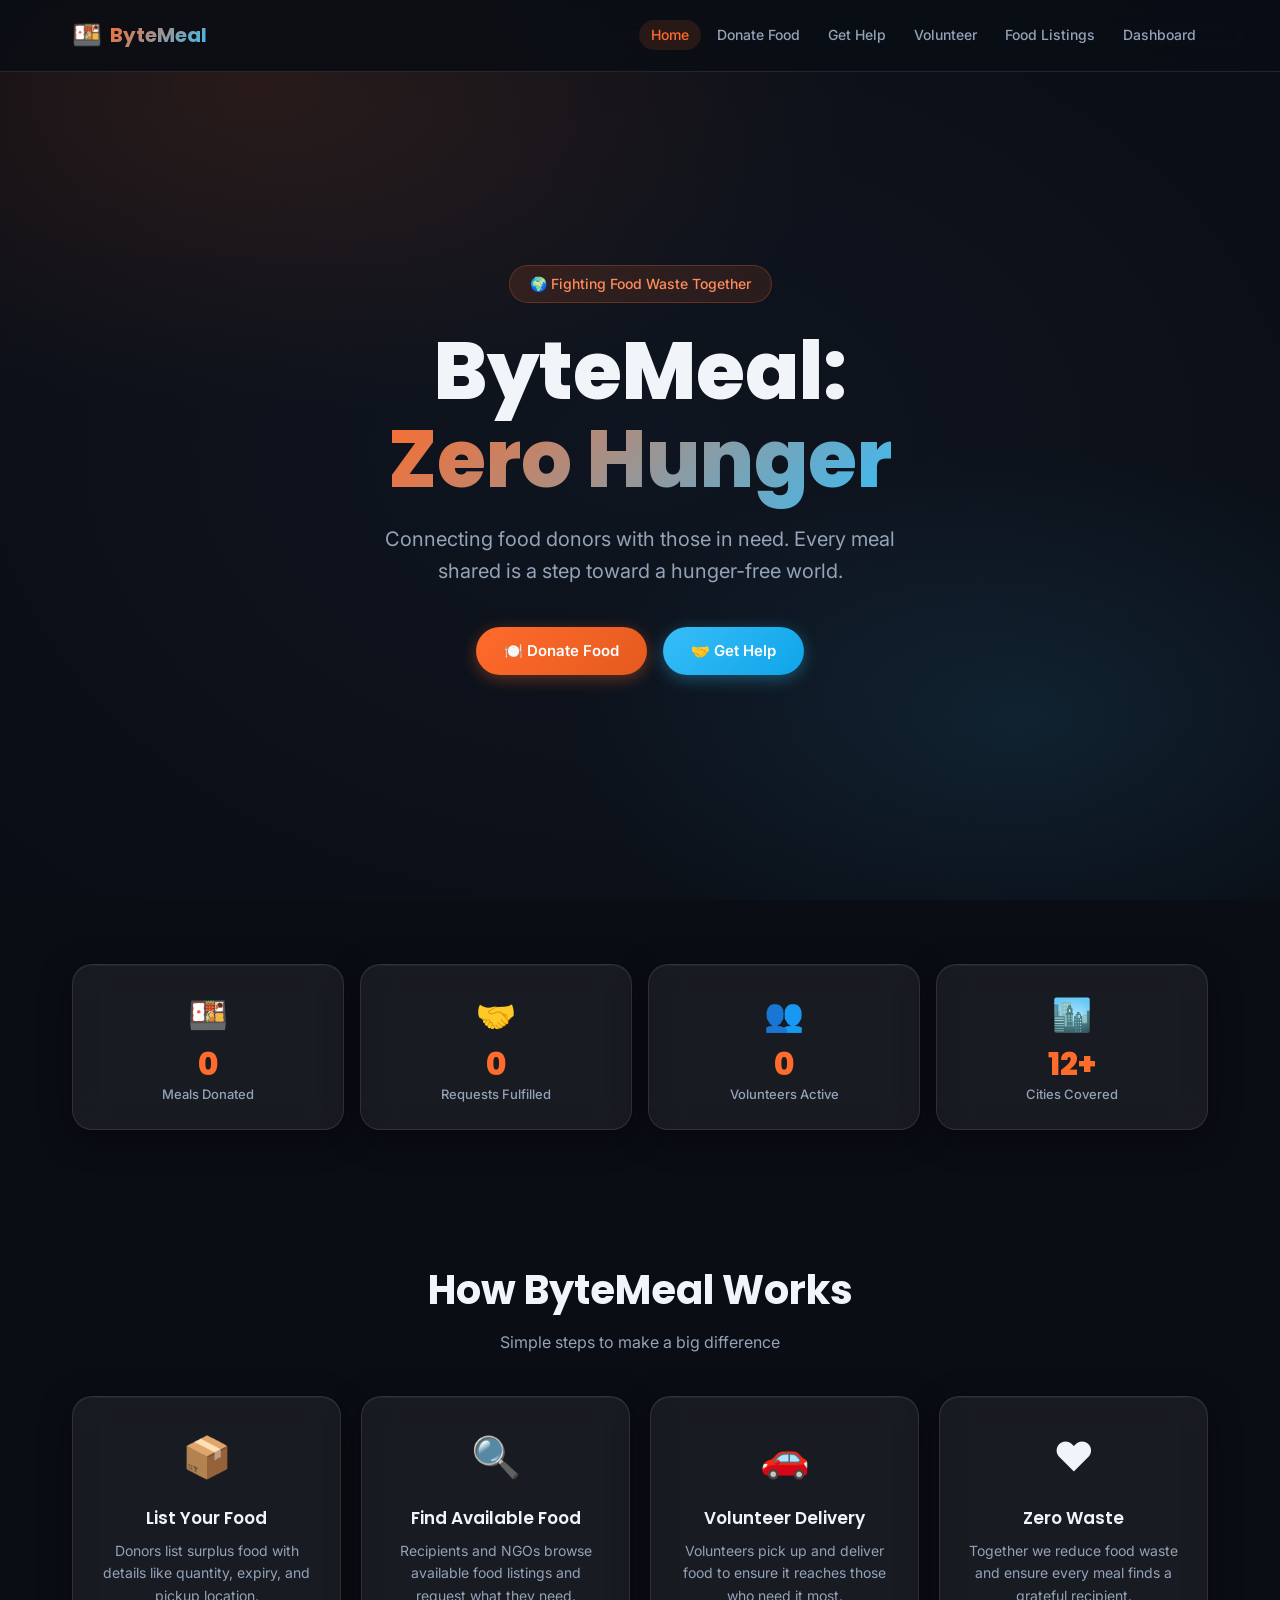
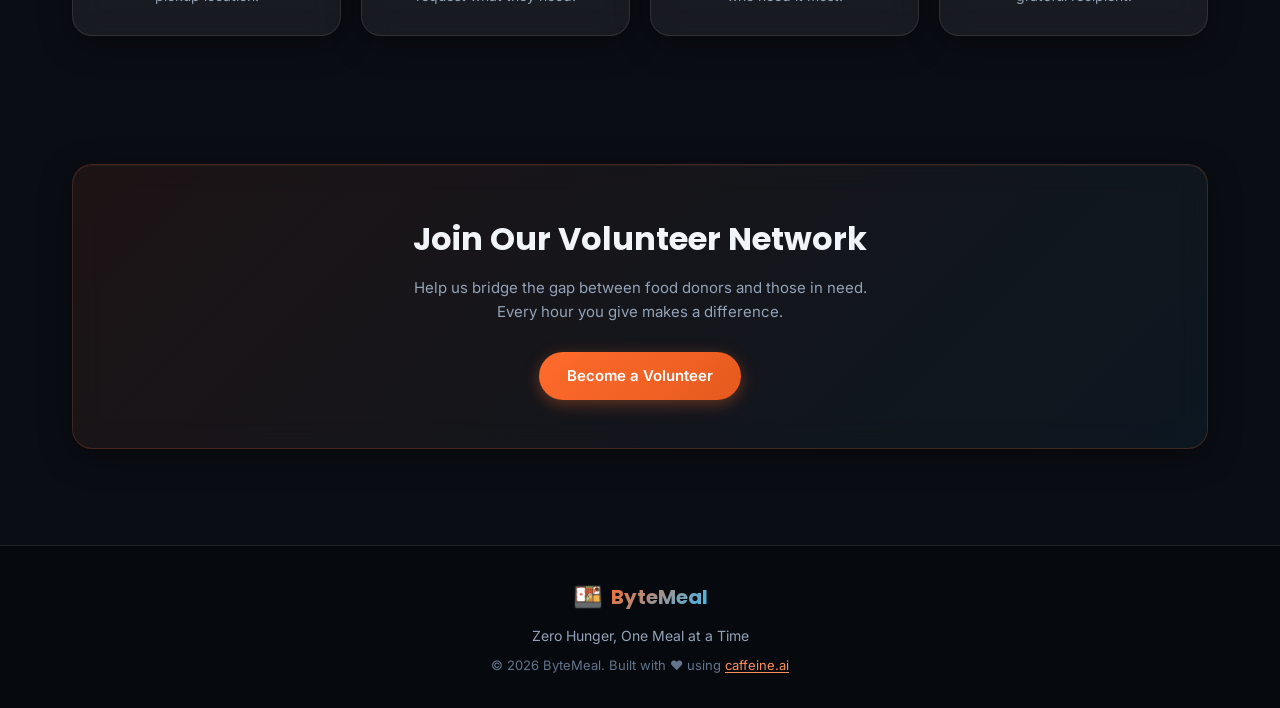
==== frontend/standalone/index.html @ 8b86703d "#5: Add requirement: NGO registration and post-collection notifications # Motivation User requested " ====
<!DOCTYPE html>
<html lang="en">
<head>
  <meta charset="UTF-8" />
  <meta name="viewport" content="width=device-width, initial-scale=1.0" />
  <title>ByteMeal – Zero Hunger</title>
  <link rel="stylesheet" href="styles.css" />
</head>
<body>
  <!-- Navigation -->
  <nav class="nav-glass">
    <div class="nav-container">
      <a href="index.html" class="nav-logo">
        <span class="logo-icon">🍱</span>
        <span class="logo-text">ByteMeal</span>
      </a>
      <ul class="nav-links" id="navLinks">
        <li><a href="index.html" class="nav-link active">Home</a></li>
        <li><a href="donor-form.html" class="nav-link">Donate Food</a></li>
        <li><a href="assistance-form.html" class="nav-link">Get Help</a></li>
        <li><a href="volunteer-form.html" class="nav-link">Volunteer</a></li>
        <li><a href="food-listings.html" class="nav-link">Food Listings</a></li>
        <li><a href="dashboard.html" class="nav-link">Dashboard</a></li>
      </ul>
      <button class="hamburger" id="hamburger" onclick="toggleMobileNav()" aria-label="Toggle menu">
        <span></span><span></span><span></span>
      </button>
    </div>
  </nav>

  <!-- Background -->
  <div class="bg-overlay"></div>

  <!-- Main Content -->
  <main>
    <!-- Hero Section -->
    <section class="hero-section">
      <div class="hero-content">
        <div class="hero-badge">🌍 Fighting Food Waste Together</div>
        <h1 class="hero-title">
          ByteMeal:<br />
          <span class="gradient-text">Zero Hunger</span>
        </h1>
        <p class="hero-subtitle">
          Connecting food donors with those in need. Every meal shared is a step toward a hunger-free world.
        </p>
        <div class="hero-buttons">
          <a href="donor-form.html" class="btn-orange">
            🍽️ Donate Food
          </a>
          <a href="assistance-form.html" class="btn-blue">
            🤝 Get Help
          </a>
        </div>
      </div>
    </section>

    <!-- Stats Section -->
    <section class="stats-section">
      <div class="container">
        <div class="stats-grid">
          <div class="glass-card stat-card">
            <div class="stat-icon">🍱</div>
            <div class="stat-number" id="statDonations">0</div>
            <div class="stat-label">Meals Donated</div>
          </div>
          <div class="glass-card stat-card">
            <div class="stat-icon">🤝</div>
            <div class="stat-number" id="statRequests">0</div>
            <div class="stat-label">Requests Fulfilled</div>
          </div>
          <div class="glass-card stat-card">
            <div class="stat-icon">👥</div>
            <div class="stat-number" id="statVolunteers">0</div>
            <div class="stat-label">Volunteers Active</div>
          </div>
          <div class="glass-card stat-card">
            <div class="stat-icon">🏙️</div>
            <div class="stat-number">12+</div>
            <div class="stat-label">Cities Covered</div>
          </div>
        </div>
      </div>
    </section>

    <!-- Features Section -->
    <section class="features-section">
      <div class="container">
        <h2 class="section-title">How ByteMeal Works</h2>
        <p class="section-subtitle">Simple steps to make a big difference</p>
        <div class="features-grid">
          <div class="glass-card feature-card">
            <div class="feature-icon">📦</div>
            <h3 class="feature-title">List Your Food</h3>
            <p class="feature-desc">Donors list surplus food with details like quantity, expiry, and pickup location.</p>
          </div>
          <div class="glass-card feature-card">
            <div class="feature-icon">🔍</div>
            <h3 class="feature-title">Find Available Food</h3>
            <p class="feature-desc">Recipients and NGOs browse available food listings and request what they need.</p>
          </div>
          <div class="glass-card feature-card">
            <div class="feature-icon">🚗</div>
            <h3 class="feature-title">Volunteer Delivery</h3>
            <p class="feature-desc">Volunteers pick up and deliver food to ensure it reaches those who need it most.</p>
          </div>
          <div class="glass-card feature-card">
            <div class="feature-icon">❤️</div>
            <h3 class="feature-title">Zero Waste</h3>
            <p class="feature-desc">Together we reduce food waste and ensure every meal finds a grateful recipient.</p>
          </div>
        </div>
      </div>
    </section>

    <!-- Volunteer CTA -->
    <section class="cta-section">
      <div class="container">
        <div class="glass-card cta-card">
          <h2 class="cta-title">Join Our Volunteer Network</h2>
          <p class="cta-desc">Help us bridge the gap between food donors and those in need. Every hour you give makes a difference.</p>
          <a href="volunteer-form.html" class="btn-orange">Become a Volunteer</a>
        </div>
      </div>
    </section>
  </main>

  <!-- Footer -->
  <footer class="footer">
    <div class="container">
      <div class="footer-content">
        <div class="footer-brand">
          <span class="logo-icon">🍱</span>
          <span class="logo-text">ByteMeal</span>
        </div>
        <p class="footer-tagline">Zero Hunger, One Meal at a Time</p>
        <p class="footer-copy">
          &copy; <span id="footerYear"></span> ByteMeal. Built with ❤️ using
          <a href="https://caffeine.ai/?utm_source=Caffeine-footer&utm_medium=referral&utm_content=bytemeal-standalone" target="_blank" rel="noopener" class="footer-link">caffeine.ai</a>
        </p>
      </div>
    </div>
  </footer>

  <!-- Toast Container -->
  <div id="toastContainer" class="toast-container"></div>

  <script src="script.js"></script>
  <script>
    document.getElementById('footerYear').textContent = new Date().getFullYear();

    // Load stats from localStorage
    window.addEventListener('DOMContentLoaded', function () {
      var stats = getStats();
      document.getElementById('statDonations').textContent = stats.donations;
      document.getElementById('statRequests').textContent = stats.assistanceRequests;
      document.getElementById('statVolunteers').textContent = stats.volunteers;
    });
  </script>
</body>
</html>
---- frontend/standalone/styles.css ----
/* ============================================================
   ByteMeal – Standalone Design System
   Glassmorphism + Dark Food Theme
   ============================================================ */

/* Google Fonts */
@import url('https://fonts.googleapis.com/css2?family=Inter:wght@300;400;500;600;700;800;900&family=Poppins:wght@600;700;800&display=swap');

/* ============================================================
   CSS Custom Properties
   ============================================================ */
:root {
  --orange: #FF6B2B;
  --orange-light: #FF8C5A;
  --orange-dark: #E55A1F;
  --sky: #38BDF8;
  --sky-light: #7DD3FC;
  --sky-dark: #0EA5E9;

  --bg-dark: #0a0d14;
  --bg-card: rgba(255, 255, 255, 0.06);
  --bg-card-hover: rgba(255, 255, 255, 0.10);
  --bg-input: rgba(255, 255, 255, 0.08);
  --bg-nav: rgba(10, 13, 20, 0.85);

  --text-primary: #f1f5f9;
  --text-secondary: #94a3b8;
  --text-muted: #64748b;

  --border: rgba(255, 255, 255, 0.10);
  --border-focus: rgba(255, 107, 43, 0.6);

  --shadow-card: 0 8px 32px rgba(0, 0, 0, 0.4), 0 1px 0 rgba(255,255,255,0.05) inset;
  --shadow-btn: 0 4px 16px rgba(255, 107, 43, 0.35);
  --shadow-btn-sky: 0 4px 16px rgba(56, 189, 248, 0.35);

  --radius-sm: 8px;
  --radius-md: 12px;
  --radius-lg: 20px;
  --radius-xl: 28px;
  --radius-full: 9999px;

  --font-body: 'Inter', system-ui, sans-serif;
  --font-heading: 'Poppins', 'Inter', sans-serif;

  --nav-height: 72px;
  --transition: 0.2s ease;
}

/* ============================================================
   Reset & Base
   ============================================================ */
*, *::before, *::after {
  box-sizing: border-box;
  margin: 0;
  padding: 0;
}

html {
  scroll-behavior: smooth;
}

body {
  font-family: var(--font-body);
  background-color: var(--bg-dark);
  color: var(--text-primary);
  min-height: 100vh;
  line-height: 1.6;
  overflow-x: hidden;
}

a {
  color: inherit;
  text-decoration: none;
}

ul {
  list-style: none;
}

img {
  max-width: 100%;
  display: block;
}

/* ============================================================
   Background
   ============================================================ */
.bg-overlay {
  position: fixed;
  inset: 0;
  z-index: -1;
  background:
    radial-gradient(ellipse 80% 60% at 20% 10%, rgba(255, 107, 43, 0.12) 0%, transparent 60%),
    radial-gradient(ellipse 60% 50% at 80% 80%, rgba(56, 189, 248, 0.10) 0%, transparent 60%),
    radial-gradient(ellipse 100% 100% at 50% 50%, #0f1520 0%, #070a10 100%);
}

/* ============================================================
   Container
   ============================================================ */
.container {
  width: 100%;
  max-width: 1200px;
  margin: 0 auto;
  padding: 0 1rem;
}

@media (min-width: 768px) {
  .container {
    padding: 0 2rem;
  }
}

/* ============================================================
   Navigation
   ============================================================ */
.nav-glass {
  position: fixed;
  top: 0;
  left: 0;
  right: 0;
  z-index: 100;
  height: var(--nav-height);
  background: var(--bg-nav);
  backdrop-filter: blur(20px);
  -webkit-backdrop-filter: blur(20px);
  border-bottom: 1px solid var(--border);
}

.nav-container {
  max-width: 1200px;
  margin: 0 auto;
  padding: 0 1rem;
  height: 100%;
  display: flex;
  align-items: center;
  justify-content: space-between;
  gap: 1rem;
}

@media (min-width: 768px) {
  .nav-container {
    padding: 0 2rem;
  }
}

.nav-logo {
  display: flex;
  align-items: center;
  gap: 0.5rem;
  flex-shrink: 0;
}

.logo-icon {
  font-size: 1.5rem;
}

.logo-text {
  font-family: var(--font-heading);
  font-size: 1.25rem;
  font-weight: 700;
  background: linear-gradient(135deg, var(--orange), var(--sky));
  -webkit-background-clip: text;
  -webkit-text-fill-color: transparent;
  background-clip: text;
}

.nav-links {
  display: none;
  align-items: center;
  gap: 0.25rem;
}

@media (min-width: 1024px) {
  .nav-links {
    display: flex;
  }
}

.nav-link {
  padding: 0.4rem 0.75rem;
  border-radius: var(--radius-full);
  font-size: 0.875rem;
  font-weight: 500;
  color: var(--text-secondary);
  transition: color var(--transition), background var(--transition);
  white-space: nowrap;
}

.nav-link:hover {
  color: var(--text-primary);
  background: rgba(255, 255, 255, 0.07);
}

.nav-link.active {
  color: var(--orange);
  background: rgba(255, 107, 43, 0.12);
}

/* Hamburger */
.hamburger {
  display: flex;
  flex-direction: column;
  justify-content: center;
  gap: 5px;
  width: 36px;
  height: 36px;
  background: none;
  border: none;
  cursor: pointer;
  padding: 4px;
  border-radius: var(--radius-sm);
  transition: background var(--transition);
}

.hamburger:hover {
  background: rgba(255, 255, 255, 0.07);
}

.hamburger span {
  display: block;
  width: 100%;
  height: 2px;
  background: var(--text-primary);
  border-radius: 2px;
  transition: transform var(--transition), opacity var(--transition);
}

@media (min-width: 1024px) {
  .hamburger {
    display: none;
  }
}

/* Mobile Nav */
.nav-links.open {
  display: flex;
  flex-direction: column;
  position: absolute;
  top: var(--nav-height);
  left: 0;
  right: 0;
  background: var(--bg-nav);
  backdrop-filter: blur(20px);
  -webkit-backdrop-filter: blur(20px);
  border-bottom: 1px solid var(--border);
  padding: 1rem;
  gap: 0.25rem;
}

.nav-links.open .nav-link {
  padding: 0.6rem 1rem;
  border-radius: var(--radius-sm);
}

/* ============================================================
   Glass Card
   ============================================================ */
.glass-card {
  background: var(--bg-card);
  backdrop-filter: blur(16px);
  -webkit-backdrop-filter: blur(16px);
  border: 1px solid var(--border);
  border-radius: var(--radius-lg);
  box-shadow: var(--shadow-card);
  transition: background var(--transition), transform var(--transition);
}

.glass-card:hover {
  background: var(--bg-card-hover);
}

/* ============================================================
   Buttons
   ============================================================ */
.btn-orange,
.btn-blue {
  display: inline-flex;
  align-items: center;
  justify-content: center;
  gap: 0.5rem;
  padding: 0.75rem 1.75rem;
  border-radius: var(--radius-full);
  font-family: var(--font-body);
  font-size: 0.9375rem;
  font-weight: 600;
  cursor: pointer;
  border: none;
  transition: transform var(--transition), box-shadow var(--transition), opacity var(--transition);
  white-space: nowrap;
  text-decoration: none;
}

.btn-orange {
  background: linear-gradient(135deg, var(--orange), var(--orange-dark));
  color: #fff;
  box-shadow: var(--shadow-btn);
}

.btn-orange:hover {
  transform: translateY(-2px);
  box-shadow: 0 6px 24px rgba(255, 107, 43, 0.5);
}

.btn-orange:active {
  transform: translateY(0);
}

.btn-blue {
  background: linear-gradient(135deg, var(--sky), var(--sky-dark));
  color: #fff;
  box-shadow: var(--shadow-btn-sky);
}

.btn-blue:hover {
  transform: translateY(-2px);
  box-shadow: 0 6px 24px rgba(56, 189, 248, 0.5);
}

.btn-blue:active {
  transform: translateY(0);
}

.btn-full {
  width: 100%;
  padding: 0.875rem 1.75rem;
  font-size: 1rem;
  border-radius: var(--radius-md);
}

.btn-sm {
  padding: 0.4rem 1rem;
  font-size: 0.8125rem;
  border-radius: var(--radius-full);
}

.btn-disabled {
  background: rgba(255, 255, 255, 0.1);
  color: var(--text-muted);
  cursor: not-allowed;
  border: 1px solid var(--border);
  border-radius: var(--radius-full);
  font-size: 0.8125rem;
  padding: 0.4rem 1rem;
}

/* ============================================================
   Spinner
   ============================================================ */
.spinner {
  width: 18px;
  height: 18px;
  border: 2px solid rgba(255, 255, 255, 0.3);
  border-top-color: #fff;
  border-radius: 50%;
  animation: spin 0.7s linear infinite;
  display: inline-block;
}

.hidden {
  display: none !important;
}

@keyframes spin {
  to { transform: rotate(360deg); }
}

/* ============================================================
   Hero Section
   ============================================================ */
.hero-section {
  min-height: 100vh;
  display: flex;
  align-items: center;
  justify-content: center;
  padding: calc(var(--nav-height) + 2rem) 1rem 4rem;
  text-align: center;
}

.hero-content {
  max-width: 720px;
  margin: 0 auto;
}

.hero-badge {
  display: inline-flex;
  align-items: center;
  gap: 0.5rem;
  padding: 0.4rem 1.25rem;
  background: rgba(255, 107, 43, 0.12);
  border: 1px solid rgba(255, 107, 43, 0.25);
  border-radius: var(--radius-full);
  font-size: 0.875rem;
  font-weight: 500;
  color: var(--orange-light);
  margin-bottom: 1.5rem;
}

.hero-title {
  font-family: var(--font-heading);
  font-size: clamp(2.5rem, 7vw, 5rem);
  font-weight: 800;
  line-height: 1.1;
  margin-bottom: 1.25rem;
  color: var(--text-primary);
}

.gradient-text {
  background: linear-gradient(135deg, var(--orange), var(--sky));
  -webkit-background-clip: text;
  -webkit-text-fill-color: transparent;
  background-clip: text;
}

.hero-subtitle {
  font-size: clamp(1rem, 2.5vw, 1.25rem);
  color: var(--text-secondary);
  margin-bottom: 2.5rem;
  max-width: 560px;
  margin-left: auto;
  margin-right: auto;
}

.hero-buttons {
  display: flex;
  flex-wrap: wrap;
  gap: 1rem;
  justify-content: center;
}

/* ============================================================
   Stats Section
   ============================================================ */
.stats-section {
  padding: 4rem 0;
}

.stats-grid {
  display: grid;
  grid-template-columns: repeat(2, 1fr);
  gap: 1rem;
}

@media (min-width: 768px) {
  .stats-grid {
    grid-template-columns: repeat(4, 1fr);
  }
}

.stat-card {
  padding: 1.5rem 1rem;
  text-align: center;
}

.stat-icon {
  font-size: 2rem;
  margin-bottom: 0.5rem;
}

.stat-number {
  font-family: var(--font-heading);
  font-size: 2rem;
  font-weight: 800;
  color: var(--orange);
  line-height: 1;
  margin-bottom: 0.25rem;
}

.stat-label {
  font-size: 0.8125rem;
  color: var(--text-secondary);
  font-weight: 500;
}

/* ============================================================
   Features Section
   ============================================================ */
.features-section {
  padding: 4rem 0;
}

.section-title {
  font-family: var(--font-heading);
  font-size: clamp(1.75rem, 4vw, 2.5rem);
  font-weight: 700;
  text-align: center;
  margin-bottom: 0.5rem;
  color: var(--text-primary);
}

.section-subtitle {
  text-align: center;
  color: var(--text-secondary);
  margin-bottom: 2.5rem;
  font-size: 1rem;
}

.features-grid {
  display: grid;
  grid-template-columns: 1fr;
  gap: 1.25rem;
}

@media (min-width: 640px) {
  .features-grid {
    grid-template-columns: repeat(2, 1fr);
  }
}

@media (min-width: 1024px) {
  .features-grid {
    grid-template-columns: repeat(4, 1fr);
  }
}

.feature-card {
  padding: 1.75rem 1.5rem;
  text-align: center;
}

.feature-icon {
  font-size: 2.5rem;
  margin-bottom: 1rem;
}

.feature-title {
  font-family: var(--font-heading);
  font-size: 1.0625rem;
  font-weight: 600;
  margin-bottom: 0.5rem;
  color: var(--text-primary);
}

.feature-desc {
  font-size: 0.875rem;
  color: var(--text-secondary);
  line-height: 1.6;
}

/* ============================================================
   CTA Section
   ============================================================ */
.cta-section {
  padding: 4rem 0 6rem;
}

.cta-card {
  padding: 3rem 2rem;
  text-align: center;
  background: linear-gradient(135deg, rgba(255, 107, 43, 0.08), rgba(56, 189, 248, 0.06));
  border-color: rgba(255, 107, 43, 0.2);
}

.cta-title {
  font-family: var(--font-heading);
  font-size: clamp(1.5rem, 3vw, 2rem);
  font-weight: 700;
  margin-bottom: 0.75rem;
  color: var(--text-primary);
}

.cta-desc {
  color: var(--text-secondary);
  margin-bottom: 1.75rem;
  max-width: 480px;
  margin-left: auto;
  margin-right: auto;
  font-size: 0.9375rem;
}

/* ============================================================
   Form Pages
   ============================================================ */
.form-main {
  padding: calc(var(--nav-height) + 2rem) 0 4rem;
}

.form-wrapper {
  max-width: 640px;
  margin: 0 auto;
}

.form-card {
  padding: 2rem 1.5rem;
}

@media (min-width: 640px) {
  .form-card {
    padding: 2.5rem 2.5rem;
  }
}

.form-header {
  text-align: center;
  margin-bottom: 2rem;
}

.form-icon {
  font-size: 3rem;
  margin-bottom: 0.75rem;
}

.form-title {
  font-family: var(--font-heading);
  font-size: 1.75rem;
  font-weight: 700;
  margin-bottom: 0.5rem;
  color: var(--text-primary);
}

.form-subtitle {
  color: var(--text-secondary);
  font-size: 0.9375rem;
}

.form-group {
  margin-bottom: 1.25rem;
}

.form-row {
  display: grid;
  grid-template-columns: 1fr;
  gap: 1.25rem;
}

@media (min-width: 480px) {
  .form-row {
    grid-template-columns: 1fr 1fr;
  }
}

.form-label {
  display: block;
  font-size: 0.875rem;
  font-weight: 600;
  color: var(--text-primary);
  margin-bottom: 0.4rem;
}

.form-input {
  width: 100%;
  padding: 0.7rem 1rem;
  background: var(--bg-input);
  border: 1px solid var(--border);
  border-radius: var(--radius-sm);
  color: var(--text-primary);
  font-family: var(--font-body);
  font-size: 0.9375rem;
  transition: border-color var(--transition), background var(--transition);
  outline: none;
  -webkit-appearance: none;
  appearance: none;
}

.form-input::placeholder {
  color: var(--text-muted);
}

.form-input:focus {
  border-color: var(--border-focus);
  background: rgba(255, 255, 255, 0.10);
}

.form-input:focus-visible {
  outline: 2px solid rgba(255, 107, 43, 0.4);
  outline-offset: 2px;
}

.form-select {
  cursor: pointer;
  background-image: url("data:image/svg+xml,%3Csvg xmlns='http://www.w3.org/2000/svg' width='12' height='12' viewBox='0 0 12 12'%3E%3Cpath fill='%2394a3b8' d='M6 8L1 3h10z'/%3E%3C/svg%3E");
  background-repeat: no-repeat;
  background-position: right 0.75rem center;
  padding-right: 2.5rem;
}

.form-select option {
  background: #1e293b;
  color: var(--text-primary);
}

.form-textarea {
  resize: vertical;
  min-height: 80px;
}

.field-error {
  display: block;
  font-size: 0.8125rem;
  color: #f87171;
  margin-top: 0.3rem;
  min-height: 1.2em;
}

/* ============================================================
   Food Listings Page
   ============================================================ */
.listings-main {
  padding: calc(var(--nav-height) + 2rem) 0 4rem;
}

.page-header {
  text-align: center;
  margin-bottom: 2rem;
}

.page-title {
  font-family: var(--font-heading);
  font-size: clamp(1.75rem, 4vw, 2.5rem);
  font-weight: 700;
  color: var(--text-primary);
  margin-bottom: 0.5rem;
}

.page-subtitle {
  color: var(--text-secondary);
  font-size: 1rem;
}

.filter-bar {
  padding: 1rem 1.25rem;
  margin-bottom: 1.5rem;
}

.filter-row {
  display: flex;
  flex-wrap: wrap;
  gap: 0.75rem;
  align-items: center;
}

.search-wrapper {
  position: relative;
  flex: 1;
  min-width: 200px;
}

.search-icon {
  position: absolute;
  left: 0.75rem;
  top: 50%;
  transform: translateY(-50%);
  font-size: 0.875rem;
  pointer-events: none;
}

.search-input {
  padding-left: 2.25rem;
}

.filter-select {
  width: auto;
  min-width: 140px;
}

.listings-count {
  margin-bottom: 1.25rem;
}

.count-badge {
  display: inline-flex;
  align-items: center;
  padding: 0.3rem 0.875rem;
  background: rgba(255, 107, 43, 0.12);
  border: 1px solid rgba(255, 107, 43, 0.2);
  border-radius: var(--radius-full);
  font-size: 0.8125rem;
  font-weight: 600;
  color: var(--orange-light);
}

.listings-grid {
  display: grid;
  grid-template-columns: 1fr;
  gap: 1.25rem;
}

@media (min-width: 640px) {
  .listings-grid {
    grid-template-columns: repeat(2, 1fr);
  }
}

@media (min-width: 1024px) {
  .listings-grid {
    grid-template-columns: repeat(3, 1fr);
  }
}

.listing-card {
  padding: 1.25rem;
  display: flex;
  flex-direction: column;
  gap: 0.75rem;
}

.listing-card-header {
  display: flex;
  align-items: flex-start;
  justify-content: space-between;
  gap: 0.5rem;
}

.listing-food-icon {
  font-size: 2rem;
}

.listing-badges {
  display: flex;
  flex-wrap: wrap;
  gap: 0.375rem;
  justify-content: flex-end;
}

.listing-title {
  font-family: var(--font-heading);
  font-size: 1.125rem;
  font-weight: 600;
  color: var(--text-primary);
}

.listing-details {
  display: flex;
  flex-direction: column;
  gap: 0.375rem;
}

.listing-detail {
  display: flex;
  align-items: center;
  gap: 0.5rem;
  font-size: 0.8125rem;
  color: var(--text-secondary);
}

.detail-icon {
  font-size: 0.875rem;
  flex-shrink: 0;
}

.listing-notes {
  font-size: 0.8125rem;
  color: var(--text-muted);
  font-style: italic;
  border-top: 1px solid var(--border);
  padding-top: 0.5rem;
}

.listing-footer {
  display: flex;
  align-items: center;
  justify-content: space-between;
  margin-top: auto;
  padding-top: 0.5rem;
  border-top: 1px solid var(--border);
}

.listing-date {
  font-size: 0.75rem;
  color: var(--text-muted);
}

/* Badges */
.badge {
  display: inline-flex;
  align-items: center;
  padding: 0.2rem 0.625rem;
  border-radius: var(--radius-full);
  font-size: 0.75rem;
  font-weight: 600;
  white-space: nowrap;
}

.badge-available {
  background: rgba(52, 211, 153, 0.15);
  color: #34d399;
  border: 1px solid rgba(52, 211, 153, 0.25);
}

.badge-claimed {
  background: rgba(148, 163, 184, 0.15);
  color: #94a3b8;
  border: 1px solid rgba(148, 163, 184, 0.2);
}

.badge-fresh {
  background: rgba(52, 211, 153, 0.12);
  color: #6ee7b7;
  border: 1px solid rgba(52, 211, 153, 0.2);
}

.badge-soon {
  background: rgba(251, 191, 36, 0.12);
  color: #fbbf24;
  border: 1px solid rgba(251, 191, 36, 0.2);
}

.badge-urgent {
  background: rgba(251, 146, 60, 0.15);
  color: #fb923c;
  border: 1px solid rgba(251, 146, 60, 0.25);
}

.badge-expired {
  background: rgba(248, 113, 113, 0.15);
  color: #f87171;
  border: 1px solid rgba(248, 113, 113, 0.2);
}

/* Empty State */
.empty-state {
  text-align: center;
  padding: 4rem 1rem;
}

.empty-icon {
  font-size: 4rem;
  margin-bottom: 1rem;
}

.empty-title {
  font-family: var(--font-heading);
  font-size: 1.25rem;
  font-weight: 600;
  margin-bottom: 0.5rem;
  color: var(--text-primary);
}

.empty-desc {
  color: var(--text-secondary);
  margin-bottom: 1.5rem;
}

/* ============================================================
   Dashboard Page
   ============================================================ */
.dashboard-main {
  padding: calc(var(--nav-height) + 2rem) 0 4rem;
}

.dashboard-stats {
  margin-bottom: 2rem;
}

.dashboard-grid {
  display: grid;
  grid-template-columns: 1fr;
  gap: 1.25rem;
  margin-bottom: 1.25rem;
}

@media (min-width: 768px) {
  .dashboard-grid {
    grid-template-columns: repeat(2, 1fr);
  }
}

.dashboard-panel {
  padding: 1.5rem;
}

.panel-header {
  display: flex;
  align-items: center;
  justify-content: space-between;
  margin-bottom: 1.25rem;
  padding-bottom: 0.75rem;
  border-bottom: 1px solid var(--border);
}

.panel-title {
  font-family: var(--font-heading);
  font-size: 1rem;
  font-weight: 600;
  color: var(--text-primary);
}

.panel-list {
  display: flex;
  flex-direction: column;
  gap: 0.625rem;
}

.panel-item {
  display: flex;
  align-items: center;
  justify-content: space-between;
  gap: 0.75rem;
  padding: 0.625rem 0.75rem;
  background: rgba(255, 255, 255, 0.04);
  border-radius: var(--radius-sm);
  border: 1px solid var(--border);
}

.panel-item-main {
  display: flex;
  flex-direction: column;
  gap: 0.125rem;
  min-width: 0;
}

.panel-item-title {
  font-size: 0.875rem;
  font-weight: 600;
  color: var(--text-primary);
  white-space: nowrap;
  overflow: hidden;
  text-overflow: ellipsis;
}

.panel-item-sub {
  font-size: 0.75rem;
  color: var(--text-muted);
  white-space: nowrap;
  overflow: hidden;
  text-overflow: ellipsis;
}

.panel-empty {
  color: var(--text-muted);
  font-size: 0.875rem;
  text-align: center;
  padding: 1.5rem 0;
}

/* Volunteers */
.volunteers-panel {
  margin-bottom: 1.25rem;
}

.volunteers-grid {
  display: grid;
  grid-template-columns: repeat(auto-fill, minmax(200px, 1fr));
  gap: 0.875rem;
}

.volunteer-card {
  display: flex;
  align-items: center;
  gap: 0.75rem;
  padding: 0.75rem;
  background: rgba(255, 255, 255, 0.04);
  border-radius: var(--radius-sm);
  border: 1px solid var(--border);
}

.volunteer-avatar {
  width: 40px;
  height: 40px;
  border-radius: 50%;
  display: flex;
  align-items: center;
  justify-content: center;
  font-size: 0.875rem;
  flex-shrink: 0;
}

.volunteer-info {
  min-width: 0;
}

.volunteer-name {
  font-size: 0.875rem;
  font-weight: 600;
  color: var(--text-primary);
  white-space: nowrap;
  overflow: hidden;
  text-overflow: ellipsis;
}

.volunteer-role {
  font-size: 0.75rem;
  color: var(--orange-light);
  text-transform: capitalize;
}

.volunteer-location {
  font-size: 0.75rem;
  color: var(--text-muted);
  white-space: nowrap;
  overflow: hidden;
  text-overflow: ellipsis;
}

/* Quick Actions */
.quick-actions-grid {
  display: grid;
  grid-template-columns: repeat(2, 1fr);
  gap: 1rem;
}

@media (min-width: 640px) {
  .quick-actions-grid {
    grid-template-columns: repeat(4, 1fr);
  }
}

.quick-action-card {
  padding: 1.5rem 1rem;
  text-align: center;
  cursor: pointer;
  display: block;
  transition: transform var(--transition), background var(--transition);
}

.quick-action-card:hover {
  transform: translateY(-3px);
  background: var(--bg-card-hover);
}

.quick-action-icon {
  font-size: 2rem;
  margin-bottom: 0.5rem;
}

.quick-action-label {
  font-size: 0.875rem;
  font-weight: 600;
  color: var(--text-secondary);
}

/* ============================================================
   Toast Notifications
   ============================================================ */
.toast-container {
  position: fixed;
  bottom: 1.5rem;
  right: 1.5rem;
  z-index: 9999;
  display: flex;
  flex-direction: column;
  gap: 0.625rem;
  max-width: 360px;
  width: calc(100vw - 3rem);
}

.toast {
  display: flex;
  align-items: flex-start;
  gap: 0.75rem;
  padding: 0.875rem 1rem;
  background: rgba(15, 23, 42, 0.95);
  backdrop-filter: blur(16px);
  -webkit-backdrop-filter: blur(16px);
  border-radius: var(--radius-md);
  border: 1px solid var(--border);
  box-shadow: 0 8px 32px rgba(0, 0, 0, 0.5);
  font-size: 0.875rem;
  color: var(--text-primary);
  animation: toastIn 0.3s ease forwards;
  cursor: pointer;
}

.toast.success {
  border-color: rgba(52, 211, 153, 0.3);
}

.toast.error {
  border-color: rgba(248, 113, 113, 0.3);
}

.toast.info {
  border-color: rgba(56, 189, 248, 0.3);
}

.toast-dismiss {
  margin-left: auto;
  color: var(--text-muted);
  font-size: 1rem;
  line-height: 1;
  flex-shrink: 0;
  cursor: pointer;
}

@keyframes toastIn {
  from {
    opacity: 0;
    transform: translateX(100%);
  }
  to {
    opacity: 1;
    transform: translateX(0);
  }
}

@keyframes toastOut {
  from {
    opacity: 1;
    transform: translateX(0);
  }
  to {
    opacity: 0;
    transform: translateX(100%);
  }
}

/* ============================================================
   Footer
   ============================================================ */
.footer {
  padding: 2rem 0;
  border-top: 1px solid var(--border);
  background: rgba(0, 0, 0, 0.3);
}

.footer-content {
  text-align: center;
  display: flex;
  flex-direction: column;
  align-items: center;
  gap: 0.5rem;
}

.footer-brand {
  display: flex;
  align-items: center;
  gap: 0.5rem;
}

.footer-tagline {
  font-size: 0.875rem;
  color: var(--text-secondary);
}

.footer-copy {
  font-size: 0.8125rem;
  color: var(--text-muted);
}

.footer-link {
  color: var(--orange-light);
  text-decoration: underline;
  text-underline-offset: 2px;
  transition: color var(--transition);
}

.footer-link:hover {
  color: var(--orange);
}

/* ============================================================
   Responsive Utilities
   ============================================================ */
@media (max-width: 375px) {
  .hero-title {
    font-size: 2rem;
  }

  .hero-buttons {
    flex-direction: column;
    align-items: center;
  }

  .btn-orange,
  .btn-blue {
    width: 100%;
    max-width: 280px;
  }

  .stats-grid {
    grid-template-columns: 1fr 1fr;
  }

  .form-card {
    padding: 1.25rem 1rem;
  }
}
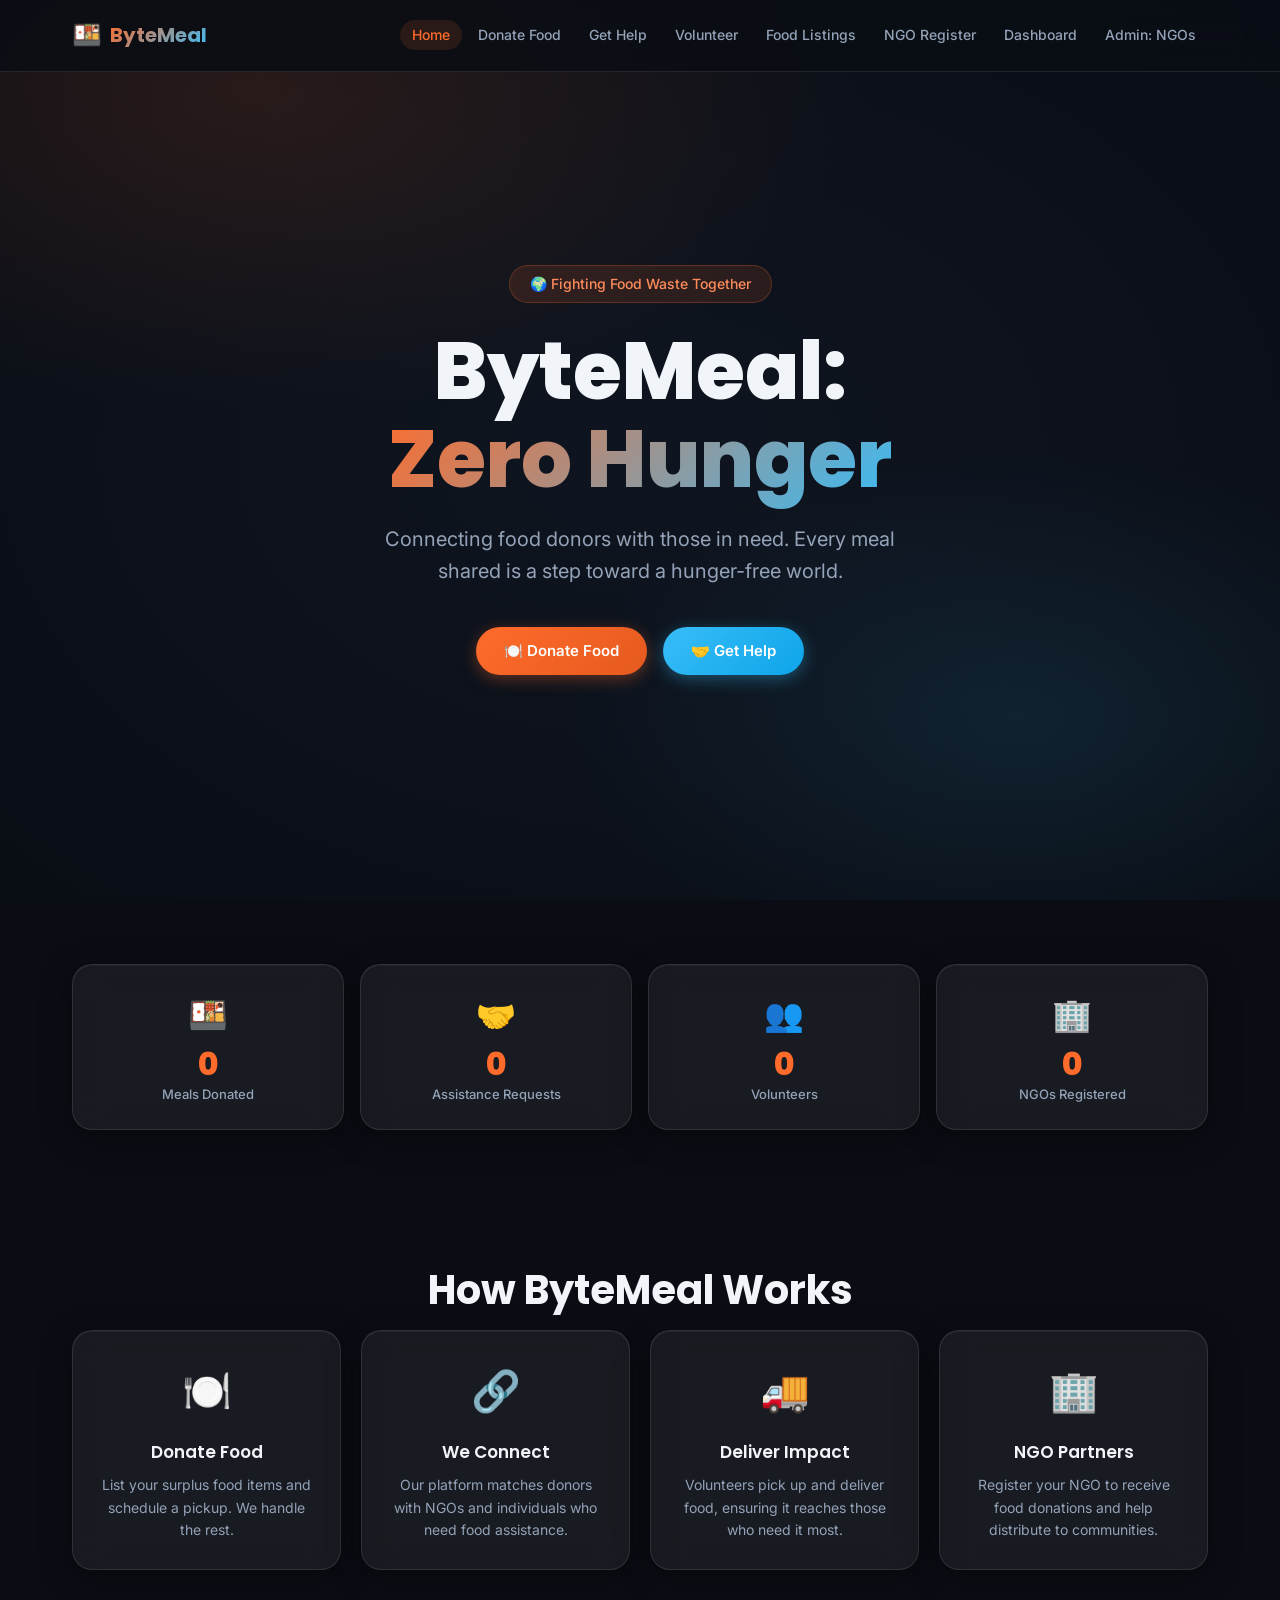
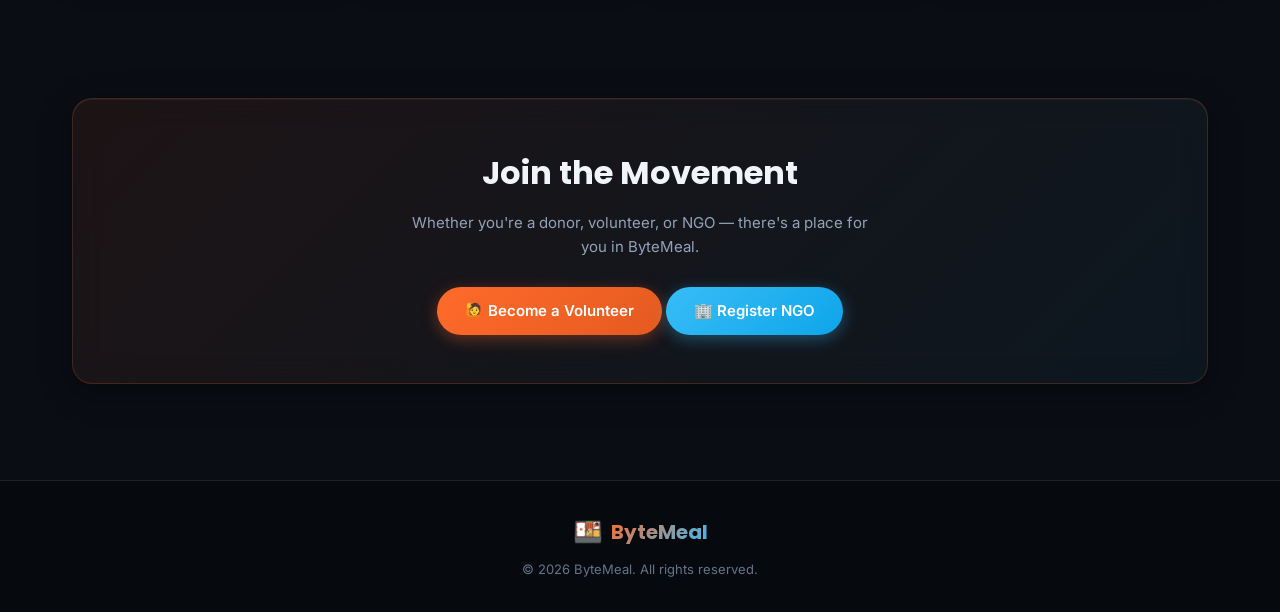
==== commit 3abcc37b: "#10: Add feedback feature spec and finalize v10 app blueprint # Motivation App scaffold and core flo" ====
--- a/frontend/standalone/index.html
+++ b/frontend/standalone/index.html
@@ -20,7 +20,9 @@
         <li><a href="assistance-form.html" class="nav-link">Get Help</a></li>
         <li><a href="volunteer-form.html" class="nav-link">Volunteer</a></li>
         <li><a href="food-listings.html" class="nav-link">Food Listings</a></li>
+        <li><a href="ngo-registration.html" class="nav-link">NGO Register</a></li>
         <li><a href="dashboard.html" class="nav-link">Dashboard</a></li>
+        <li><a href="admin-ngo-approval.html" class="nav-link">Admin: NGOs</a></li>
       </ul>
       <button class="hamburger" id="hamburger" onclick="toggleMobileNav()" aria-label="Toggle menu">
         <span></span><span></span><span></span>
@@ -67,17 +69,17 @@
           <div class="glass-card stat-card">
             <div class="stat-icon">🤝</div>
             <div class="stat-number" id="statRequests">0</div>
-            <div class="stat-label">Requests Fulfilled</div>
+            <div class="stat-label">Assistance Requests</div>
           </div>
           <div class="glass-card stat-card">
             <div class="stat-icon">👥</div>
             <div class="stat-number" id="statVolunteers">0</div>
-            <div class="stat-label">Volunteers Active</div>
+            <div class="stat-label">Volunteers</div>
           </div>
           <div class="glass-card stat-card">
-            <div class="stat-icon">🏙️</div>
-            <div class="stat-number">12+</div>
-            <div class="stat-label">Cities Covered</div>
+            <div class="stat-icon">🏢</div>
+            <div class="stat-number" id="statNGOs">0</div>
+            <div class="stat-label">NGOs Registered</div>
           </div>
         </div>
       </div>
@@ -87,27 +89,26 @@
     <section class="features-section">
       <div class="container">
         <h2 class="section-title">How ByteMeal Works</h2>
-        <p class="section-subtitle">Simple steps to make a big difference</p>
         <div class="features-grid">
           <div class="glass-card feature-card">
-            <div class="feature-icon">📦</div>
-            <h3 class="feature-title">List Your Food</h3>
-            <p class="feature-desc">Donors list surplus food with details like quantity, expiry, and pickup location.</p>
+            <div class="feature-icon">🍽️</div>
+            <h3 class="feature-title">Donate Food</h3>
+            <p class="feature-desc">List your surplus food items and schedule a pickup. We handle the rest.</p>
           </div>
           <div class="glass-card feature-card">
-            <div class="feature-icon">🔍</div>
-            <h3 class="feature-title">Find Available Food</h3>
-            <p class="feature-desc">Recipients and NGOs browse available food listings and request what they need.</p>
+            <div class="feature-icon">🔗</div>
+            <h3 class="feature-title">We Connect</h3>
+            <p class="feature-desc">Our platform matches donors with NGOs and individuals who need food assistance.</p>
           </div>
           <div class="glass-card feature-card">
-            <div class="feature-icon">🚗</div>
-            <h3 class="feature-title">Volunteer Delivery</h3>
-            <p class="feature-desc">Volunteers pick up and deliver food to ensure it reaches those who need it most.</p>
+            <div class="feature-icon">🚚</div>
+            <h3 class="feature-title">Deliver Impact</h3>
+            <p class="feature-desc">Volunteers pick up and deliver food, ensuring it reaches those who need it most.</p>
           </div>
           <div class="glass-card feature-card">
-            <div class="feature-icon">❤️</div>
-            <h3 class="feature-title">Zero Waste</h3>
-            <p class="feature-desc">Together we reduce food waste and ensure every meal finds a grateful recipient.</p>
+            <div class="feature-icon">🏢</div>
+            <h3 class="feature-title">NGO Partners</h3>
+            <p class="feature-desc">Register your NGO to receive food donations and help distribute to communities.</p>
           </div>
         </div>
       </div>
@@ -117,9 +118,12 @@
     <section class="cta-section">
       <div class="container">
         <div class="glass-card cta-card">
-          <h2 class="cta-title">Join Our Volunteer Network</h2>
-          <p class="cta-desc">Help us bridge the gap between food donors and those in need. Every hour you give makes a difference.</p>
-          <a href="volunteer-form.html" class="btn-orange">Become a Volunteer</a>
+          <h2 class="cta-title">Join the Movement</h2>
+          <p class="cta-desc">Whether you're a donor, volunteer, or NGO — there's a place for you in ByteMeal.</p>
+          <div class="cta-buttons">
+            <a href="volunteer-form.html" class="btn-orange">🙋 Become a Volunteer</a>
+            <a href="ngo-registration.html" class="btn-blue">🏢 Register NGO</a>
+          </div>
         </div>
       </div>
     </section>
@@ -133,10 +137,8 @@
           <span class="logo-icon">🍱</span>
           <span class="logo-text">ByteMeal</span>
         </div>
-        <p class="footer-tagline">Zero Hunger, One Meal at a Time</p>
         <p class="footer-copy">
-          &copy; <span id="footerYear"></span> ByteMeal. Built with ❤️ using
-          <a href="https://caffeine.ai/?utm_source=Caffeine-footer&utm_medium=referral&utm_content=bytemeal-standalone" target="_blank" rel="noopener" class="footer-link">caffeine.ai</a>
+          &copy; <span id="footerYear"></span> ByteMeal. All rights reserved.
         </p>
       </div>
     </div>
@@ -149,12 +151,12 @@
   <script>
     document.getElementById('footerYear').textContent = new Date().getFullYear();
 
-    // Load stats from localStorage
     window.addEventListener('DOMContentLoaded', function () {
       var stats = getStats();
       document.getElementById('statDonations').textContent = stats.donations;
       document.getElementById('statRequests').textContent = stats.assistanceRequests;
       document.getElementById('statVolunteers').textContent = stats.volunteers;
+      document.getElementById('statNGOs').textContent = stats.ngos || 0;
     });
   </script>
 </body>
